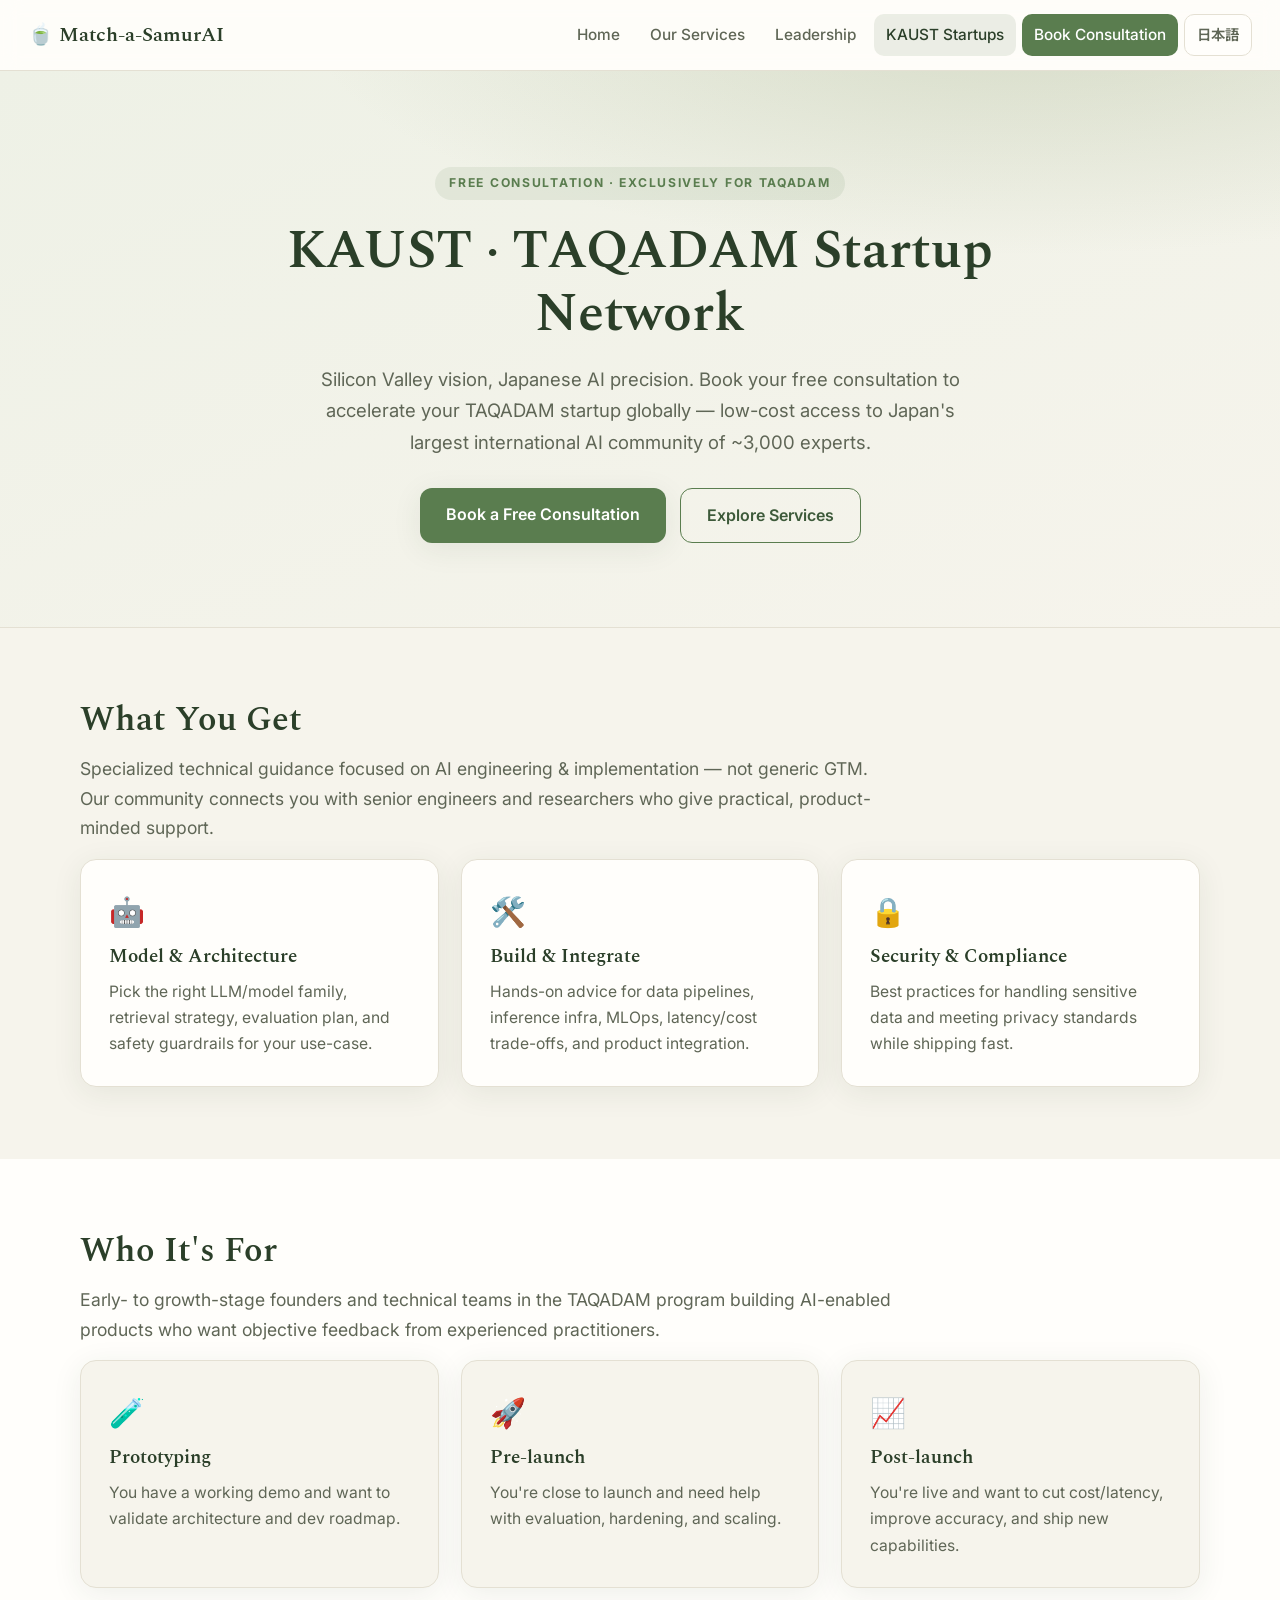
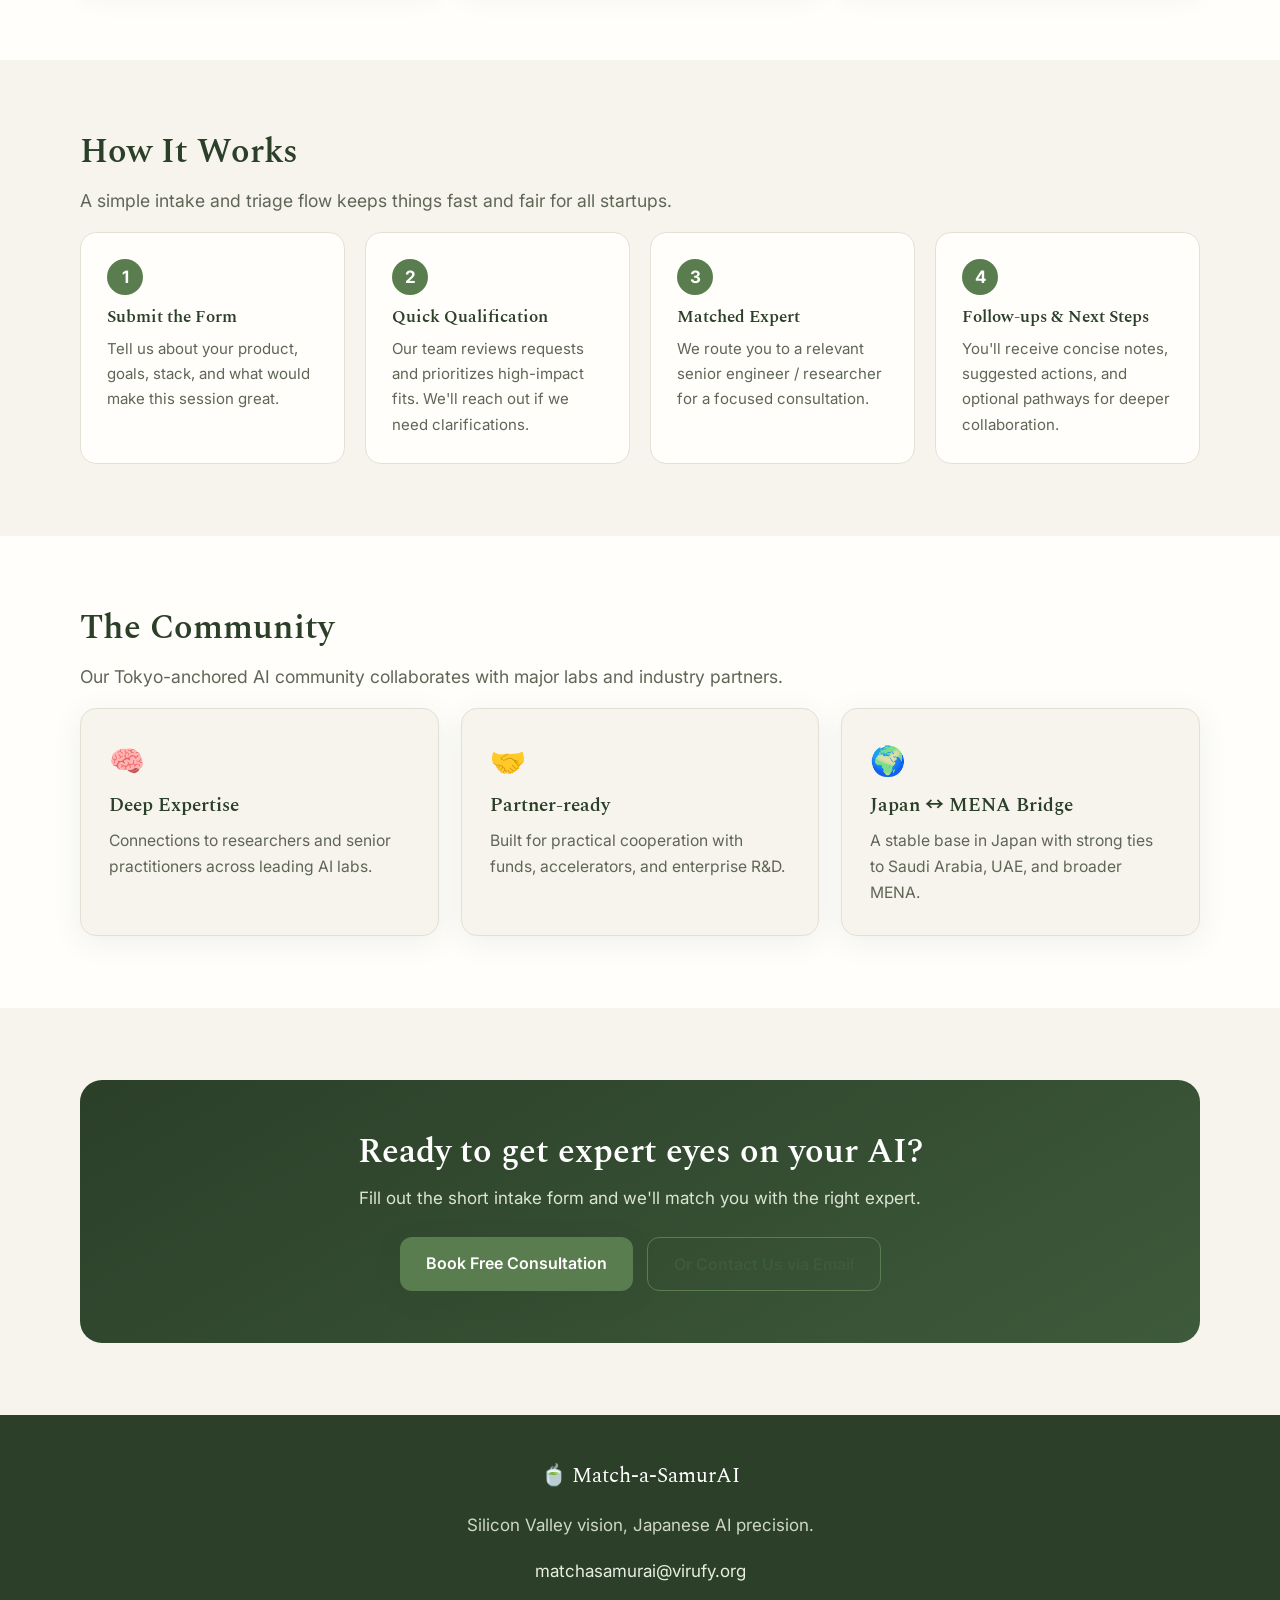
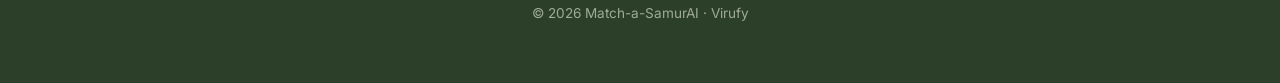
==== kaust-startups.html @ 615c8d33 "Initial Match-a-SamurAI bilingual static site Regenerated the prior Google Site as a static, EN/JA-t" ====
<!doctype html>
<html lang="en">
<head>
<meta charset="utf-8">
<meta name="viewport" content="width=device-width, initial-scale=1">
<title>KAUST · TAQADAM Startups · Match-a-SamurAI</title>
<meta name="description" content="Match-a-SamurAI: elite global AI and software talent, based in Japan, bridging world-class engineers with the Gulf and beyond.">
<link rel="preconnect" href="https://fonts.googleapis.com">
<link rel="preconnect" href="https://fonts.gstatic.com" crossorigin>
<link href="https://fonts.googleapis.com/css2?family=Inter:wght@400;500;600;700&family=Noto+Sans+JP:wght@400;500;700&family=Spectral:wght@500;600&display=swap" rel="stylesheet">
<link rel="stylesheet" href="style.css">
</head>
<body class="en">
<header class="site-head">
  <a class="brand" href="index.html">🍵 Match-a-SamurAI</a>
  <button class="nav-toggle" aria-label="Menu" onclick="document.body.classList.toggle('nav-open')">☰</button>
  <nav class="nav"><a href="index.html" class=""><span class="en">Home</span><span class="ja">ホーム</span></a><a href="services.html" class=""><span class="en">Our Services</span><span class="ja">サービス内容</span></a><a href="leadership.html" class=""><span class="en">Leadership</span><span class="ja">経営陣</span></a><a href="kaust-startups.html" class="active"><span class="en">KAUST Startups</span><span class="ja">KAUSTスタートアップ</span></a>
    <a class="cta-sm" href="https://forms.gle/ReiTpMpVx523zwNr6" target="_blank" rel="noopener"><span class="en">Book Consultation</span><span class="ja">無料相談予約</span></a>
    <button class="lang-btn" onclick="toggleLang()"><span class="en">日本語</span><span class="ja">English</span></button>
  </nav>
</header>
<main>
<section class="hero">
  <div class="hero-inner">
    <div class="kicker"><span class="en">Free Consultation · Exclusively for TAQADAM</span><span class="ja">無料コンサル · TAQADAM限定</span></div>
    <h1><span class="en">KAUST · TAQADAM Startup Network</span><span class="ja">KAUST・TAQADAM スタートアップ・ネットワーク</span></h1>
    <p class="hero-sub"><span class="en">Silicon Valley vision, Japanese AI precision. Book your free consultation to accelerate your TAQADAM startup globally — low-cost access to Japan&#39;s largest international AI community of ~3,000 experts.</span><span class="ja">シリコンバレーのビジョン、日本のAIの精密さ。無料コンサルテーションを予約して、あなたのTAQADAMスタートアップを世界的に加速させましょう。約3,000人の専門家からなる日本最大の国際AIコミュニティに、低コストでアクセスできます。</span></p>
    <div class="hero-ctas">
      <a class="btn primary" href="https://forms.gle/ReiTpMpVx523zwNr6" target="_blank" rel="noopener"><span class="en">Book a Free Consultation</span><span class="ja">無料コンサルを予約</span></a>
      <a class="btn ghost" href="services.html"><span class="en">Explore Services</span><span class="ja">サービスを見る</span></a>
    </div>
  </div>
</section><section class="sec "><div class="wrap"><h2><span class="en">What You Get</span><span class="ja">サービス内容</span></h2><p class="lead"><span class="en">Specialized technical guidance focused on AI engineering &amp; implementation — not generic GTM. Our community connects you with senior engineers and researchers who give practical, product-minded support.</span><span class="ja">一般的なGTM（Go-To-Market）戦略ではなく、AIエンジニアリングと実装に特化した専門的な技術指導を提供します。私たちのコミュニティは、実践的で製品開発を意識した支援を行うシニアエンジニアや研究者とあなたを結びつけます。</span></p><div class="grid three"><div class="card"><div class="card-ic">🤖</div><h3><span class="en">Model & Architecture</span><span class="ja">モデルとアーキテクチャ</span></h3><p><span class="en">Pick the right LLM/model family, retrieval strategy, evaluation plan, and safety guardrails for your use-case.</span><span class="ja">あなたのユースケースに合った適切なLLM/モデルファミリー、検索戦略、評価計画、安全ガードレールを選定します。</span></p></div><div class="card"><div class="card-ic">🛠️</div><h3><span class="en">Build & Integrate</span><span class="ja">構築と統合</span></h3><p><span class="en">Hands-on advice for data pipelines, inference infra, MLOps, latency/cost trade-offs, and product integration.</span><span class="ja">データパイプライン、推論インフラ、MLOps、遅延/コストのトレードオフ、製品統合について実践的なアドバイスを提供します。</span></p></div><div class="card"><div class="card-ic">🔒</div><h3><span class="en">Security & Compliance</span><span class="ja">セキュリティとコンプライアンス</span></h3><p><span class="en">Best practices for handling sensitive data and meeting privacy standards while shipping fast.</span><span class="ja">迅速な提供を行いながら、機密データの取り扱いとプライバシー基準を満たすためのベストプラクティスを提供します。</span></p></div></div></div></section><section class="sec alt"><div class="wrap"><h2><span class="en">Who It&#39;s For</span><span class="ja">対象者</span></h2><p class="lead"><span class="en">Early- to growth-stage founders and technical teams in the TAQADAM program building AI-enabled products who want objective feedback from experienced practitioners.</span><span class="ja">TAQADAMプログラムに参加し、AIを活用した製品を開発中のアーリー〜グロースステージの創業者・技術チームで、経験豊富な実務家からの客観的なフィードバックを求めている方が対象です。</span></p><div class="grid three"><div class="card"><div class="card-ic">🧪</div><h3><span class="en">Prototyping</span><span class="ja">プロトタイピング</span></h3><p><span class="en">You have a working demo and want to validate architecture and dev roadmap.</span><span class="ja">動作するデモがあり、アーキテクチャと開発ロードマップを検証したい方。</span></p></div><div class="card"><div class="card-ic">🚀</div><h3><span class="en">Pre-launch</span><span class="ja">プレローンチ</span></h3><p><span class="en">You&#39;re close to launch and need help with evaluation, hardening, and scaling.</span><span class="ja">ローンチが間近で、評価・堅牢化・スケーリングに関する支援が必要な方。</span></p></div><div class="card"><div class="card-ic">📈</div><h3><span class="en">Post-launch</span><span class="ja">ポストローンチ</span></h3><p><span class="en">You&#39;re live and want to cut cost/latency, improve accuracy, and ship new capabilities.</span><span class="ja">サービス公開済みで、コスト/遅延の削減、精度向上、新機能のリリースを行いたい方。</span></p></div></div></div></section><section class="sec "><div class="wrap"><h2><span class="en">How It Works</span><span class="ja">利用方法</span></h2><p class="lead"><span class="en">A simple intake and triage flow keeps things fast and fair for all startups.</span><span class="ja">シンプルな受付とトリアージの流れにより、すべてのスタートアップにとって迅速かつ公平なプロセスを維持します。</span></p><div class="steps"><div class="step"><div class="step-n">1</div><h3><span class="en">Submit the Form</span><span class="ja">フォームを送信</span></h3><p><span class="en">Tell us about your product, goals, stack, and what would make this session great.</span><span class="ja">製品、目標、技術スタック、そしてこのセッションを有意義にする要素をお答えください。</span></p></div><div class="step"><div class="step-n">2</div><h3><span class="en">Quick Qualification</span><span class="ja">迅速な適格性審査</span></h3><p><span class="en">Our team reviews requests and prioritizes high-impact fits. We&#39;ll reach out if we need clarifications.</span><span class="ja">チームがリクエストを確認し、影響度の高い案件を優先します。不明点があればご連絡します。</span></p></div><div class="step"><div class="step-n">3</div><h3><span class="en">Matched Expert</span><span class="ja">専門家とのマッチング</span></h3><p><span class="en">We route you to a relevant senior engineer / researcher for a focused consultation.</span><span class="ja">関連性の高いシニアエンジニアまたは研究者に案内し、集中的なコンサルを行います。</span></p></div><div class="step"><div class="step-n">4</div><h3><span class="en">Follow-ups & Next Steps</span><span class="ja">フォローアップと次のステップ</span></h3><p><span class="en">You&#39;ll receive concise notes, suggested actions, and optional pathways for deeper collaboration.</span><span class="ja">簡潔なまとめ、実行のヒント、さらに協力を深める道筋もご提案します。</span></p></div></div></div></section><section class="sec alt"><div class="wrap"><h2><span class="en">The Community</span><span class="ja">コミュニティ</span></h2><p class="lead"><span class="en">Our Tokyo-anchored AI community collaborates with major labs and industry partners.</span><span class="ja">東京を拠点とする私たちのAIコミュニティは、主要な研究所や業界パートナーと協力しています。</span></p><div class="grid three"><div class="card"><div class="card-ic">🧠</div><h3><span class="en">Deep Expertise</span><span class="ja">深い専門知識</span></h3><p><span class="en">Connections to researchers and senior practitioners across leading AI labs.</span><span class="ja">主要なAI研究所の研究者やシニア実務家とのつながり。</span></p></div><div class="card"><div class="card-ic">🤝</div><h3><span class="en">Partner-ready</span><span class="ja">パートナーシップの準備完了</span></h3><p><span class="en">Built for practical cooperation with funds, accelerators, and enterprise R&amp;D.</span><span class="ja">ファンド、アクセラレーター、企業R&Dとの実践的な協力のために構築。</span></p></div><div class="card"><div class="card-ic">🌍</div><h3><span class="en">Japan ↔ MENA Bridge</span><span class="ja">日本 ↔ MENA の架け橋</span></h3><p><span class="en">A stable base in Japan with strong ties to Saudi Arabia, UAE, and broader MENA.</span><span class="ja">サウジアラビア、UAE、より広範なMENA地域との強いつながりを持つ、日本の安定した拠点。</span></p></div></div></div></section><section class="sec "><div class="wrap"><div class="cta-band"><h2><span class="en">Ready to get expert eyes on your AI?</span><span class="ja">あなたのAIを、プロの視点で進化させませんか？</span></h2><p><span class="en">Fill out the short intake form and we&#39;ll match you with the right expert.</span><span class="ja">簡単なお問い合わせフォームにご記入いただければ、適切な専門家とマッチングします。</span></p><div class="hero-ctas"><a class="btn primary" href="https://forms.gle/ReiTpMpVx523zwNr6" target="_blank" rel="noopener"><span class="en">Book Free Consultation</span><span class="ja">無料コンサルを予約</span></a><a class="btn ghost" href="mailto:matchasamurai@virufy.org"><span class="en">Or Contact Us via Email</span><span class="ja">またはメールで問い合わせ</span></a></div></div></div></section>
</main>
<footer class="site-foot">
  <div class="foot-brand">🍵 Match-a-SamurAI</div>
  <p><span class="en">Silicon Valley vision, Japanese AI precision.</span><span class="ja">シリコンバレーのビジョン、日本のAIの精密さ。</span></p>
  <p class="foot-contact"><a href="mailto:matchasamurai@virufy.org">matchasamurai@virufy.org</a></p>
  <p class="foot-copy">© 2026 Match-a-SamurAI · Virufy</p>
</footer>
<script src="app.js"></script>
</body>
</html>
---- style.css ----
:root{
  --matcha:#5a7d4f;      /* primary matcha green */
  --matcha-dark:#3d5a3a;
  --matcha-deep:#2b3f29;
  --accent:#a3b18a;
  --cream:#f6f4ec;
  --paper:#fffefb;
  --ink:#25291f;
  --muted:#5f6656;
  --line:#e4e0d3;
  --gold:#b98a3c;
  --maxw:1120px;
  --r:16px;
  --shadow:0 6px 30px rgba(43,63,41,.08);
}
*{box-sizing:border-box}
html{scroll-behavior:smooth}
body{
  margin:0;color:var(--ink);background:var(--cream);
  font-family:"Inter","Noto Sans JP",system-ui,sans-serif;
  line-height:1.68;font-size:17px;-webkit-font-smoothing:antialiased;
}
body.ja{font-family:"Noto Sans JP","Inter",system-ui,sans-serif;}
/* language toggling */
.ja .en{display:none}
.en .ja{display:none}
img{max-width:100%}
a{color:var(--matcha-dark);text-decoration:none}
h1,h2,h3{font-family:"Spectral","Noto Sans JP",serif;line-height:1.2;color:var(--matcha-deep);font-weight:600}
.ja h1,.ja h2,.ja h3{font-family:"Noto Sans JP",serif;font-weight:700}

/* header */
.site-head{
  position:sticky;top:0;z-index:50;display:flex;align-items:center;gap:20px;
  padding:14px 28px;background:rgba(255,254,251,.9);backdrop-filter:blur(10px);
  border-bottom:1px solid var(--line);
}
.brand{font-family:"Spectral",serif;font-weight:600;font-size:1.28rem;color:var(--matcha-deep);white-space:nowrap}
.nav{margin-left:auto;display:flex;align-items:center;gap:6px;flex-wrap:wrap}
.nav a{padding:8px 12px;border-radius:10px;color:var(--muted);font-weight:500;font-size:.96rem}
.nav a:hover{color:var(--matcha-deep);background:rgba(90,125,79,.08)}
.nav a.active{color:var(--matcha-deep);background:rgba(90,125,79,.12)}
.cta-sm{background:var(--matcha)!important;color:#fff!important}
.cta-sm:hover{background:var(--matcha-dark)!important}
.lang-btn{cursor:pointer;border:1px solid var(--line);background:var(--paper);color:var(--muted);
  padding:8px 12px;border-radius:10px;font:inherit;font-size:.9rem;font-weight:600}
.lang-btn:hover{border-color:var(--accent);color:var(--matcha-deep)}
.nav-toggle{display:none;margin-left:auto;background:none;border:0;font-size:1.5rem;cursor:pointer;color:var(--matcha-deep)}

/* hero */
.hero{
  background:
    radial-gradient(1200px 400px at 80% -10%, rgba(163,177,138,.35), transparent 60%),
    linear-gradient(160deg,#eef1e6,#f6f4ec);
  border-bottom:1px solid var(--line);
  padding:96px 28px 84px;
}
.hero-inner{max-width:860px;margin:0 auto;text-align:center}
.kicker{display:inline-block;text-transform:uppercase;letter-spacing:.14em;font-size:.76rem;
  font-weight:700;color:var(--matcha);background:rgba(90,125,79,.1);padding:6px 14px;border-radius:999px;margin-bottom:20px}
.ja .kicker{letter-spacing:.04em}
.hero h1{font-size:clamp(2rem,4.6vw,3.3rem);margin:0 0 18px}
.hero-sub{font-size:1.16rem;color:var(--muted);max-width:680px;margin:0 auto 30px}
.hero-ctas{display:flex;gap:14px;justify-content:center;flex-wrap:wrap}
.btn{display:inline-block;padding:13px 26px;border-radius:12px;font-weight:600;font-size:1rem;transition:.15s}
.btn.primary{background:var(--matcha);color:#fff;box-shadow:var(--shadow)}
.btn.primary:hover{background:var(--matcha-dark);transform:translateY(-1px)}
.btn.ghost{border:1.5px solid var(--matcha);color:var(--matcha-dark);background:transparent}
.btn.ghost:hover{background:rgba(90,125,79,.08)}

/* sections */
.sec{padding:72px 28px}
.sec.alt{background:var(--paper)}
.wrap{max-width:var(--maxw);margin:0 auto}
.sec h2{font-size:clamp(1.5rem,3vw,2.1rem);margin:0 0 14px}
.lead{font-size:1.1rem;color:var(--muted);max-width:820px;margin:0 0 32px}
.sec p{margin:0 0 16px}

.two-col{display:grid;grid-template-columns:1fr 1fr;gap:48px}
.two-col h2{font-size:1.5rem}

/* card grid */
.grid{display:grid;grid-template-columns:repeat(auto-fit,minmax(300px,1fr));gap:22px}
.grid.three{grid-template-columns:repeat(auto-fit,minmax(280px,1fr))}
.card{background:var(--paper);border:1px solid var(--line);border-radius:var(--r);padding:28px;box-shadow:var(--shadow)}
.sec.alt .card{background:var(--cream)}
.card-ic{font-size:1.8rem;margin-bottom:10px}
.card h3{margin:0 0 10px;font-size:1.18rem}
.card p{color:var(--muted);margin:0;font-size:.98rem}
.mini{margin:14px 0 0;padding-left:18px;color:var(--muted);font-size:.92rem}
.mini li{margin:4px 0}

/* bios */
.bios{display:grid;grid-template-columns:1fr 1fr;gap:24px}
.bio{background:var(--paper);border:1px solid var(--line);border-radius:var(--r);padding:28px;box-shadow:var(--shadow)}
.bio-head{border-bottom:2px solid var(--accent);padding-bottom:12px;margin-bottom:14px}
.bio-head h3{margin:0;font-size:1.3rem}
.bio-role{color:var(--gold);font-weight:600;font-size:.9rem;text-transform:uppercase;letter-spacing:.06em;margin-top:4px}
.ja .bio-role{letter-spacing:.02em}
.bio p{color:var(--muted);font-size:.96rem;margin:0 0 12px}

/* steps */
.steps{display:grid;grid-template-columns:repeat(auto-fit,minmax(230px,1fr));gap:20px;counter-reset:s}
.step{background:var(--paper);border:1px solid var(--line);border-radius:var(--r);padding:26px;position:relative}
.step-n{width:36px;height:36px;border-radius:50%;background:var(--matcha);color:#fff;
  display:flex;align-items:center;justify-content:center;font-weight:700;margin-bottom:12px}
.step h3{margin:0 0 8px;font-size:1.08rem}
.step p{color:var(--muted);font-size:.94rem;margin:0}

/* cta band */
.cta-band{text-align:center;background:linear-gradient(150deg,var(--matcha-deep),var(--matcha-dark));
  color:#fff;border-radius:22px;padding:52px 32px}
.cta-band h2{color:#fff;margin:0 0 12px}
.cta-band .kicker{background:rgba(255,255,255,.16);color:#eaf0e2}
.cta-band p{color:#dce4d3;margin:0 0 24px}

/* footer */
.site-foot{background:var(--matcha-deep);color:#cfd8c6;text-align:center;padding:44px 28px}
.foot-brand{font-family:"Spectral",serif;font-size:1.3rem;color:#fff;margin-bottom:6px}
.site-foot a{color:#e9efe1}
.foot-copy{opacity:.7;font-size:.85rem;margin-top:14px}

@media(max-width:820px){
  .nav{position:fixed;top:57px;right:0;left:0;flex-direction:column;align-items:stretch;gap:2px;
    background:var(--paper);border-bottom:1px solid var(--line);padding:12px;display:none}
  body.nav-open .nav{display:flex}
  .nav-toggle{display:block}
  .two-col{grid-template-columns:1fr;gap:28px}
  .bios{grid-template-columns:1fr}
  .hero{padding:64px 22px 56px}
  .sec{padding:52px 22px}
}
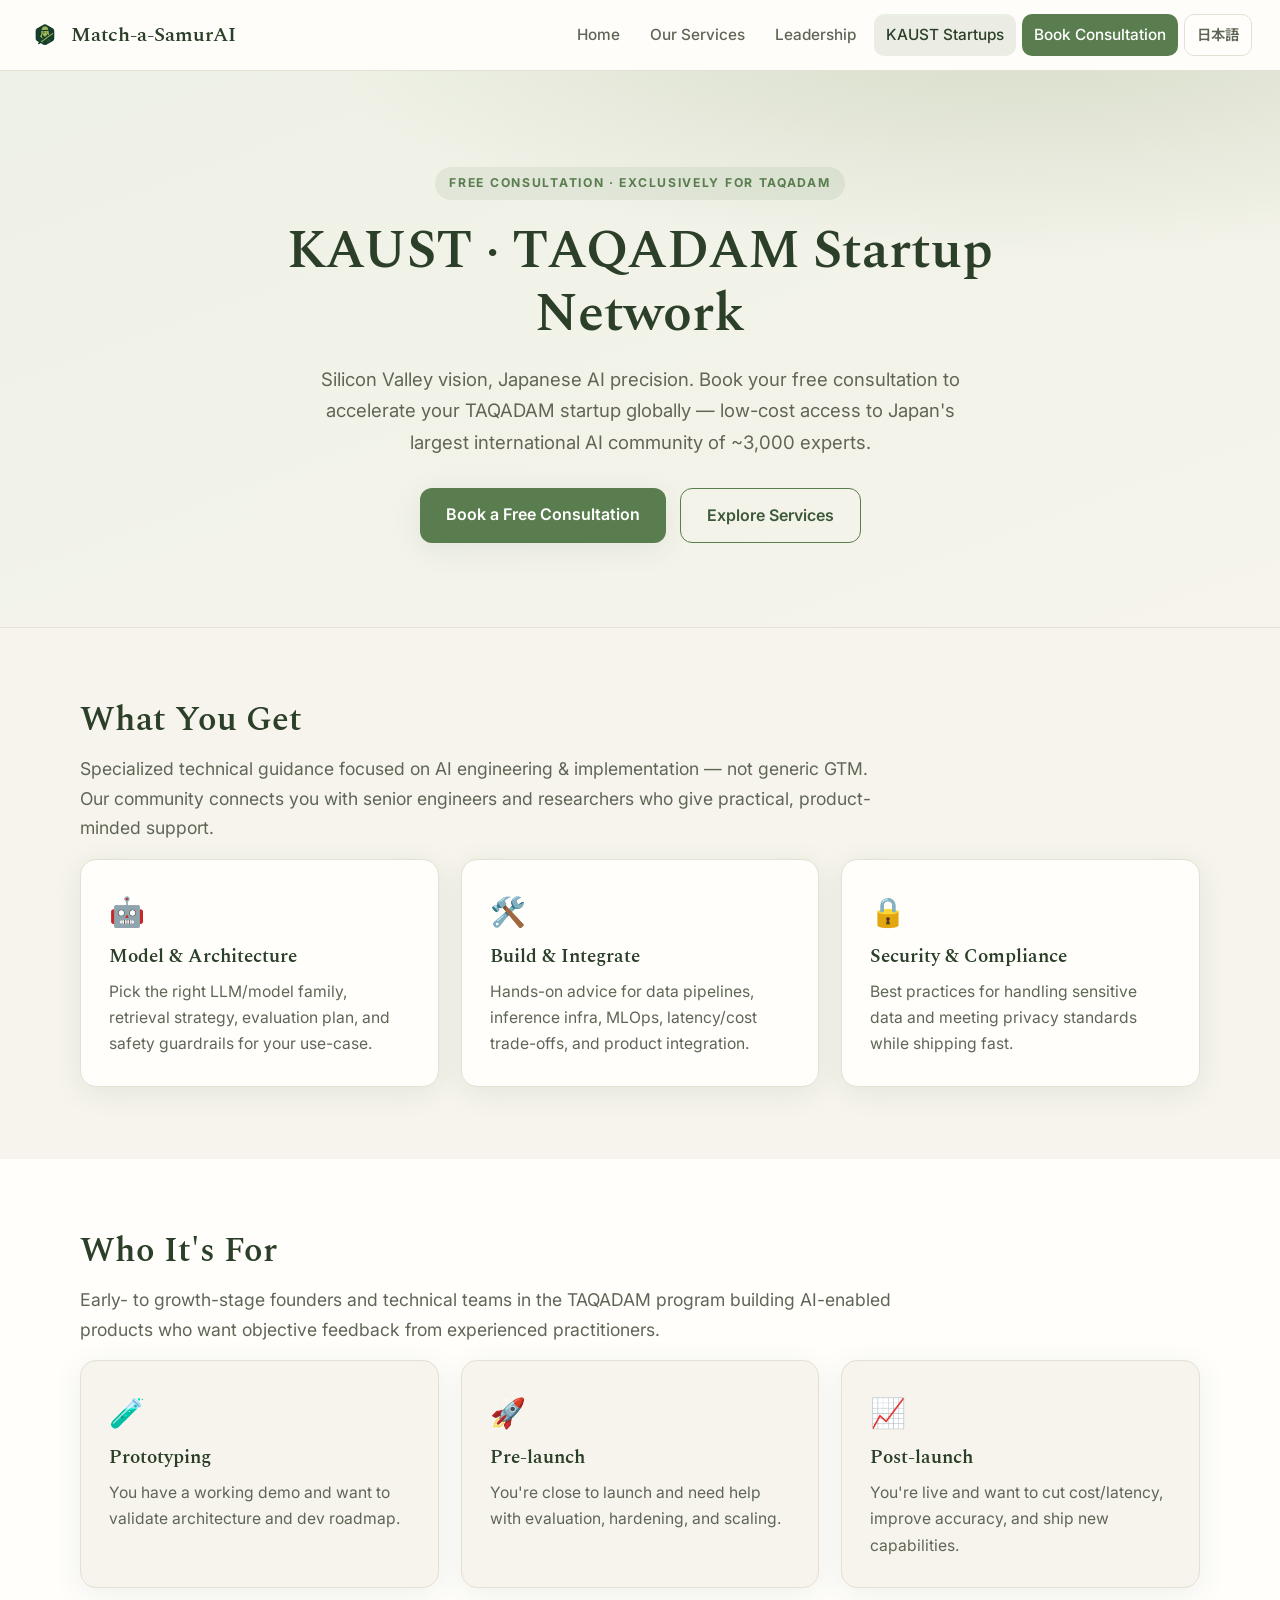
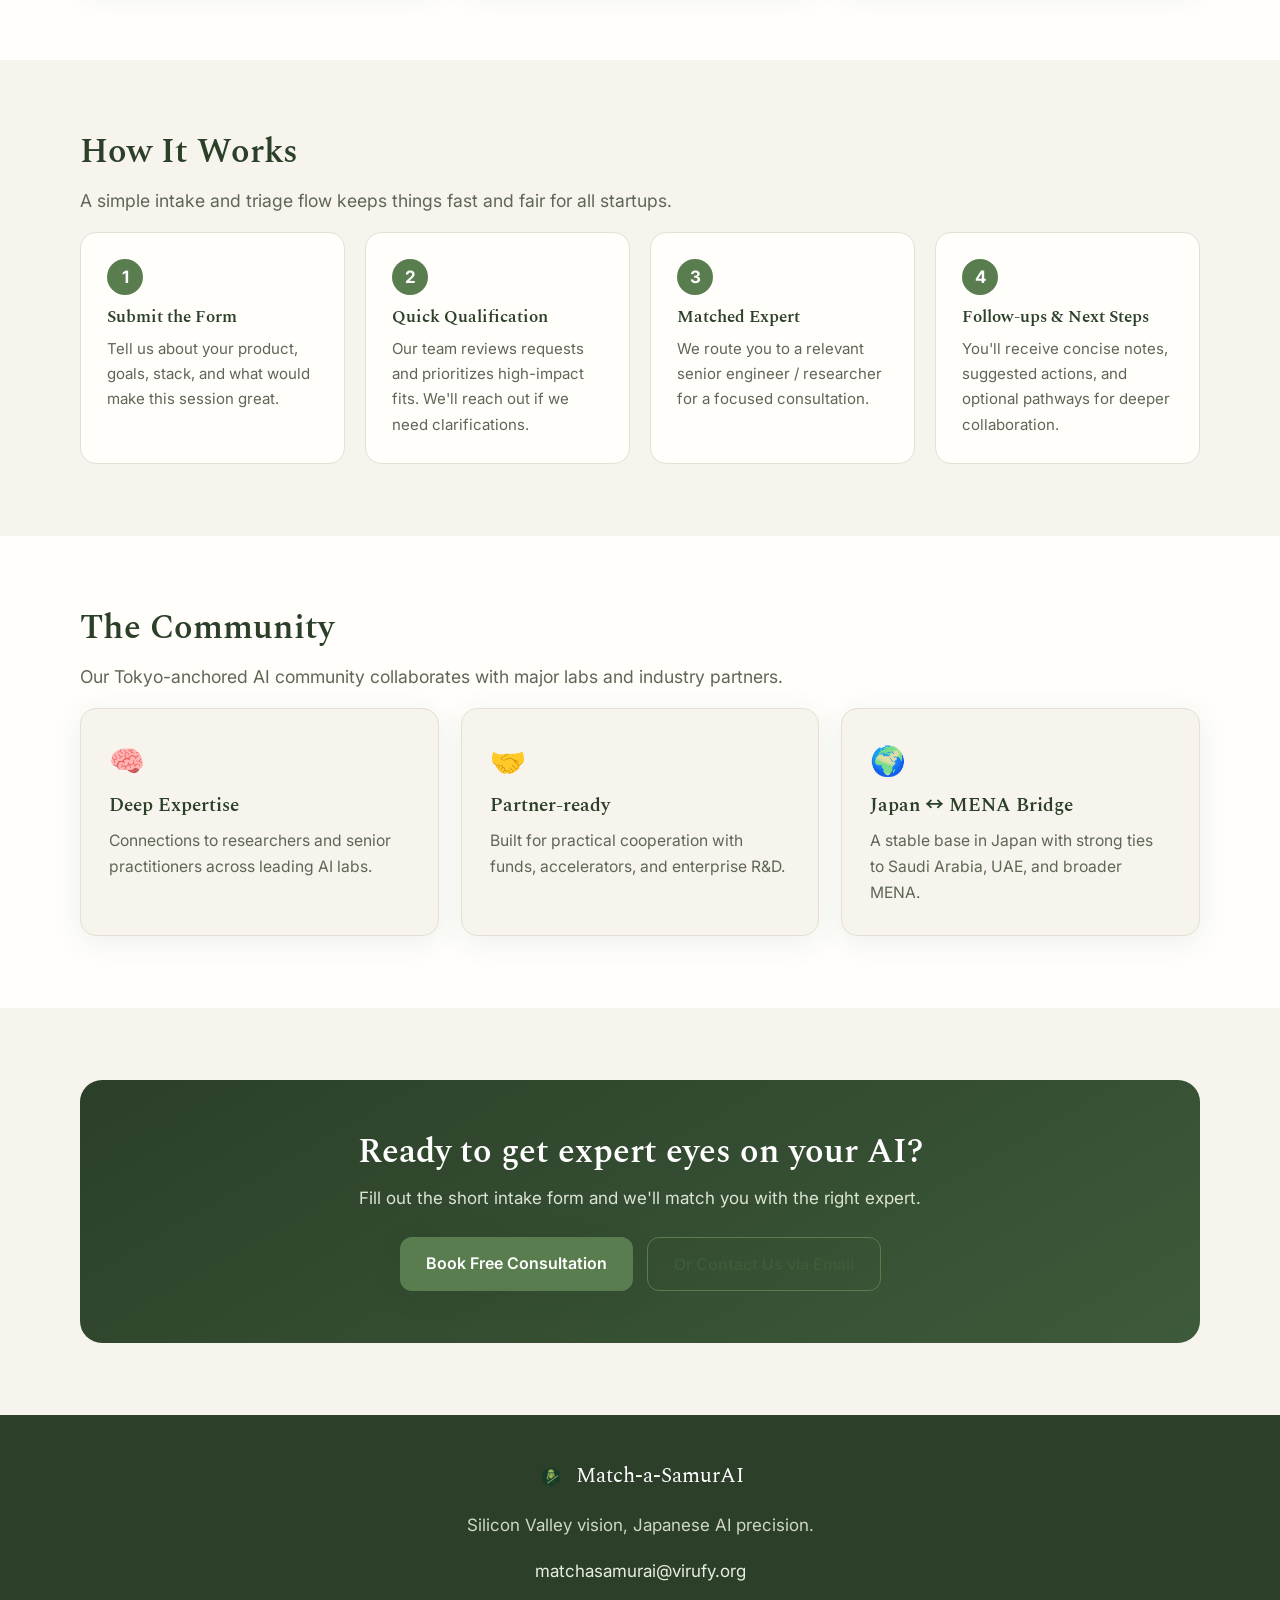
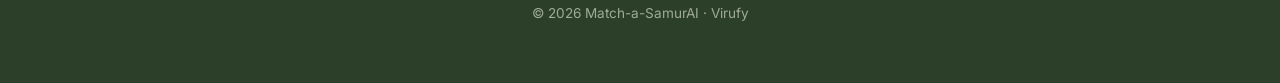
==== commit 9c6ca28a: "Add real logo (from Gsite) to header/footer/favicon; replace placeholder" ====
--- a/kaust-startups.html
+++ b/kaust-startups.html
@@ -8,11 +8,12 @@
 <link rel="preconnect" href="https://fonts.googleapis.com">
 <link rel="preconnect" href="https://fonts.gstatic.com" crossorigin>
 <link href="https://fonts.googleapis.com/css2?family=Inter:wght@400;500;600;700&family=Noto+Sans+JP:wght@400;500;700&family=Spectral:wght@500;600&display=swap" rel="stylesheet">
+<link rel="icon" type="image/png" href="img/logo.png">
 <link rel="stylesheet" href="style.css">
 </head>
 <body class="en">
 <header class="site-head">
-  <a class="brand" href="index.html">🍵 Match-a-SamurAI</a>
+  <a class="brand" href="index.html"><img class="brand-logo" src="img/logo.png" alt="Match-a-SamurAI logo"> Match-a-SamurAI</a>
   <button class="nav-toggle" aria-label="Menu" onclick="document.body.classList.toggle('nav-open')">☰</button>
   <nav class="nav"><a href="index.html" class=""><span class="en">Home</span><span class="ja">ホーム</span></a><a href="services.html" class=""><span class="en">Our Services</span><span class="ja">サービス内容</span></a><a href="leadership.html" class=""><span class="en">Leadership</span><span class="ja">経営陣</span></a><a href="kaust-startups.html" class="active"><span class="en">KAUST Startups</span><span class="ja">KAUSTスタートアップ</span></a>
     <a class="cta-sm" href="https://forms.gle/ReiTpMpVx523zwNr6" target="_blank" rel="noopener"><span class="en">Book Consultation</span><span class="ja">無料相談予約</span></a>
@@ -33,7 +34,7 @@
 </section><section class="sec "><div class="wrap"><h2><span class="en">What You Get</span><span class="ja">サービス内容</span></h2><p class="lead"><span class="en">Specialized technical guidance focused on AI engineering &amp; implementation — not generic GTM. Our community connects you with senior engineers and researchers who give practical, product-minded support.</span><span class="ja">一般的なGTM（Go-To-Market）戦略ではなく、AIエンジニアリングと実装に特化した専門的な技術指導を提供します。私たちのコミュニティは、実践的で製品開発を意識した支援を行うシニアエンジニアや研究者とあなたを結びつけます。</span></p><div class="grid three"><div class="card"><div class="card-ic">🤖</div><h3><span class="en">Model & Architecture</span><span class="ja">モデルとアーキテクチャ</span></h3><p><span class="en">Pick the right LLM/model family, retrieval strategy, evaluation plan, and safety guardrails for your use-case.</span><span class="ja">あなたのユースケースに合った適切なLLM/モデルファミリー、検索戦略、評価計画、安全ガードレールを選定します。</span></p></div><div class="card"><div class="card-ic">🛠️</div><h3><span class="en">Build & Integrate</span><span class="ja">構築と統合</span></h3><p><span class="en">Hands-on advice for data pipelines, inference infra, MLOps, latency/cost trade-offs, and product integration.</span><span class="ja">データパイプライン、推論インフラ、MLOps、遅延/コストのトレードオフ、製品統合について実践的なアドバイスを提供します。</span></p></div><div class="card"><div class="card-ic">🔒</div><h3><span class="en">Security & Compliance</span><span class="ja">セキュリティとコンプライアンス</span></h3><p><span class="en">Best practices for handling sensitive data and meeting privacy standards while shipping fast.</span><span class="ja">迅速な提供を行いながら、機密データの取り扱いとプライバシー基準を満たすためのベストプラクティスを提供します。</span></p></div></div></div></section><section class="sec alt"><div class="wrap"><h2><span class="en">Who It&#39;s For</span><span class="ja">対象者</span></h2><p class="lead"><span class="en">Early- to growth-stage founders and technical teams in the TAQADAM program building AI-enabled products who want objective feedback from experienced practitioners.</span><span class="ja">TAQADAMプログラムに参加し、AIを活用した製品を開発中のアーリー〜グロースステージの創業者・技術チームで、経験豊富な実務家からの客観的なフィードバックを求めている方が対象です。</span></p><div class="grid three"><div class="card"><div class="card-ic">🧪</div><h3><span class="en">Prototyping</span><span class="ja">プロトタイピング</span></h3><p><span class="en">You have a working demo and want to validate architecture and dev roadmap.</span><span class="ja">動作するデモがあり、アーキテクチャと開発ロードマップを検証したい方。</span></p></div><div class="card"><div class="card-ic">🚀</div><h3><span class="en">Pre-launch</span><span class="ja">プレローンチ</span></h3><p><span class="en">You&#39;re close to launch and need help with evaluation, hardening, and scaling.</span><span class="ja">ローンチが間近で、評価・堅牢化・スケーリングに関する支援が必要な方。</span></p></div><div class="card"><div class="card-ic">📈</div><h3><span class="en">Post-launch</span><span class="ja">ポストローンチ</span></h3><p><span class="en">You&#39;re live and want to cut cost/latency, improve accuracy, and ship new capabilities.</span><span class="ja">サービス公開済みで、コスト/遅延の削減、精度向上、新機能のリリースを行いたい方。</span></p></div></div></div></section><section class="sec "><div class="wrap"><h2><span class="en">How It Works</span><span class="ja">利用方法</span></h2><p class="lead"><span class="en">A simple intake and triage flow keeps things fast and fair for all startups.</span><span class="ja">シンプルな受付とトリアージの流れにより、すべてのスタートアップにとって迅速かつ公平なプロセスを維持します。</span></p><div class="steps"><div class="step"><div class="step-n">1</div><h3><span class="en">Submit the Form</span><span class="ja">フォームを送信</span></h3><p><span class="en">Tell us about your product, goals, stack, and what would make this session great.</span><span class="ja">製品、目標、技術スタック、そしてこのセッションを有意義にする要素をお答えください。</span></p></div><div class="step"><div class="step-n">2</div><h3><span class="en">Quick Qualification</span><span class="ja">迅速な適格性審査</span></h3><p><span class="en">Our team reviews requests and prioritizes high-impact fits. We&#39;ll reach out if we need clarifications.</span><span class="ja">チームがリクエストを確認し、影響度の高い案件を優先します。不明点があればご連絡します。</span></p></div><div class="step"><div class="step-n">3</div><h3><span class="en">Matched Expert</span><span class="ja">専門家とのマッチング</span></h3><p><span class="en">We route you to a relevant senior engineer / researcher for a focused consultation.</span><span class="ja">関連性の高いシニアエンジニアまたは研究者に案内し、集中的なコンサルを行います。</span></p></div><div class="step"><div class="step-n">4</div><h3><span class="en">Follow-ups & Next Steps</span><span class="ja">フォローアップと次のステップ</span></h3><p><span class="en">You&#39;ll receive concise notes, suggested actions, and optional pathways for deeper collaboration.</span><span class="ja">簡潔なまとめ、実行のヒント、さらに協力を深める道筋もご提案します。</span></p></div></div></div></section><section class="sec alt"><div class="wrap"><h2><span class="en">The Community</span><span class="ja">コミュニティ</span></h2><p class="lead"><span class="en">Our Tokyo-anchored AI community collaborates with major labs and industry partners.</span><span class="ja">東京を拠点とする私たちのAIコミュニティは、主要な研究所や業界パートナーと協力しています。</span></p><div class="grid three"><div class="card"><div class="card-ic">🧠</div><h3><span class="en">Deep Expertise</span><span class="ja">深い専門知識</span></h3><p><span class="en">Connections to researchers and senior practitioners across leading AI labs.</span><span class="ja">主要なAI研究所の研究者やシニア実務家とのつながり。</span></p></div><div class="card"><div class="card-ic">🤝</div><h3><span class="en">Partner-ready</span><span class="ja">パートナーシップの準備完了</span></h3><p><span class="en">Built for practical cooperation with funds, accelerators, and enterprise R&amp;D.</span><span class="ja">ファンド、アクセラレーター、企業R&Dとの実践的な協力のために構築。</span></p></div><div class="card"><div class="card-ic">🌍</div><h3><span class="en">Japan ↔ MENA Bridge</span><span class="ja">日本 ↔ MENA の架け橋</span></h3><p><span class="en">A stable base in Japan with strong ties to Saudi Arabia, UAE, and broader MENA.</span><span class="ja">サウジアラビア、UAE、より広範なMENA地域との強いつながりを持つ、日本の安定した拠点。</span></p></div></div></div></section><section class="sec "><div class="wrap"><div class="cta-band"><h2><span class="en">Ready to get expert eyes on your AI?</span><span class="ja">あなたのAIを、プロの視点で進化させませんか？</span></h2><p><span class="en">Fill out the short intake form and we&#39;ll match you with the right expert.</span><span class="ja">簡単なお問い合わせフォームにご記入いただければ、適切な専門家とマッチングします。</span></p><div class="hero-ctas"><a class="btn primary" href="https://forms.gle/ReiTpMpVx523zwNr6" target="_blank" rel="noopener"><span class="en">Book Free Consultation</span><span class="ja">無料コンサルを予約</span></a><a class="btn ghost" href="mailto:matchasamurai@virufy.org"><span class="en">Or Contact Us via Email</span><span class="ja">またはメールで問い合わせ</span></a></div></div></div></section>
 </main>
 <footer class="site-foot">
-  <div class="foot-brand">🍵 Match-a-SamurAI</div>
+  <div class="foot-brand"><img class="foot-logo" src="img/logo.png" alt=""> Match-a-SamurAI</div>
   <p><span class="en">Silicon Valley vision, Japanese AI precision.</span><span class="ja">シリコンバレーのビジョン、日本のAIの精密さ。</span></p>
   <p class="foot-contact"><a href="mailto:matchasamurai@virufy.org">matchasamurai@virufy.org</a></p>
   <p class="foot-copy">© 2026 Match-a-SamurAI · Virufy</p>
--- a/style.css
+++ b/style.css
@@ -35,7 +35,10 @@
   padding:14px 28px;background:rgba(255,254,251,.9);backdrop-filter:blur(10px);
   border-bottom:1px solid var(--line);
 }
-.brand{font-family:"Spectral",serif;font-weight:600;font-size:1.28rem;color:var(--matcha-deep);white-space:nowrap}
+.brand{display:flex;align-items:center;gap:9px;font-family:"Spectral",serif;font-weight:600;font-size:1.28rem;color:var(--matcha-deep);white-space:nowrap}
+.brand-logo{height:34px;width:34px}
+.foot-logo{height:30px;width:30px;vertical-align:middle;margin-right:6px}
+.foot-brand{display:flex;align-items:center;justify-content:center;gap:4px}
 .nav{margin-left:auto;display:flex;align-items:center;gap:6px;flex-wrap:wrap}
 .nav a{padding:8px 12px;border-radius:10px;color:var(--muted);font-weight:500;font-size:.96rem}
 .nav a:hover{color:var(--matcha-deep);background:rgba(90,125,79,.08)}
@@ -93,7 +96,12 @@
 /* bios */
 .bios{display:grid;grid-template-columns:1fr 1fr;gap:24px}
 .bio{background:var(--paper);border:1px solid var(--line);border-radius:var(--r);padding:28px;box-shadow:var(--shadow)}
-.bio-head{border-bottom:2px solid var(--accent);padding-bottom:12px;margin-bottom:14px}
+.bio-head{display:flex;align-items:center;gap:16px;border-bottom:2px solid var(--accent);padding-bottom:14px;margin-bottom:16px}
+.bio-avatar{flex:none;width:60px;height:60px;border-radius:50%;
+  background:linear-gradient(150deg,var(--tint),color-mix(in srgb,var(--tint) 70%,#000));
+  color:#fff;display:flex;align-items:center;justify-content:center;
+  font-family:"Spectral",serif;font-weight:600;font-size:1.4rem;letter-spacing:.02em;
+  box-shadow:0 3px 10px rgba(43,63,41,.18)}
 .bio-head h3{margin:0;font-size:1.3rem}
 .bio-role{color:var(--gold);font-weight:600;font-size:.9rem;text-transform:uppercase;letter-spacing:.06em;margin-top:4px}
 .ja .bio-role{letter-spacing:.02em}
